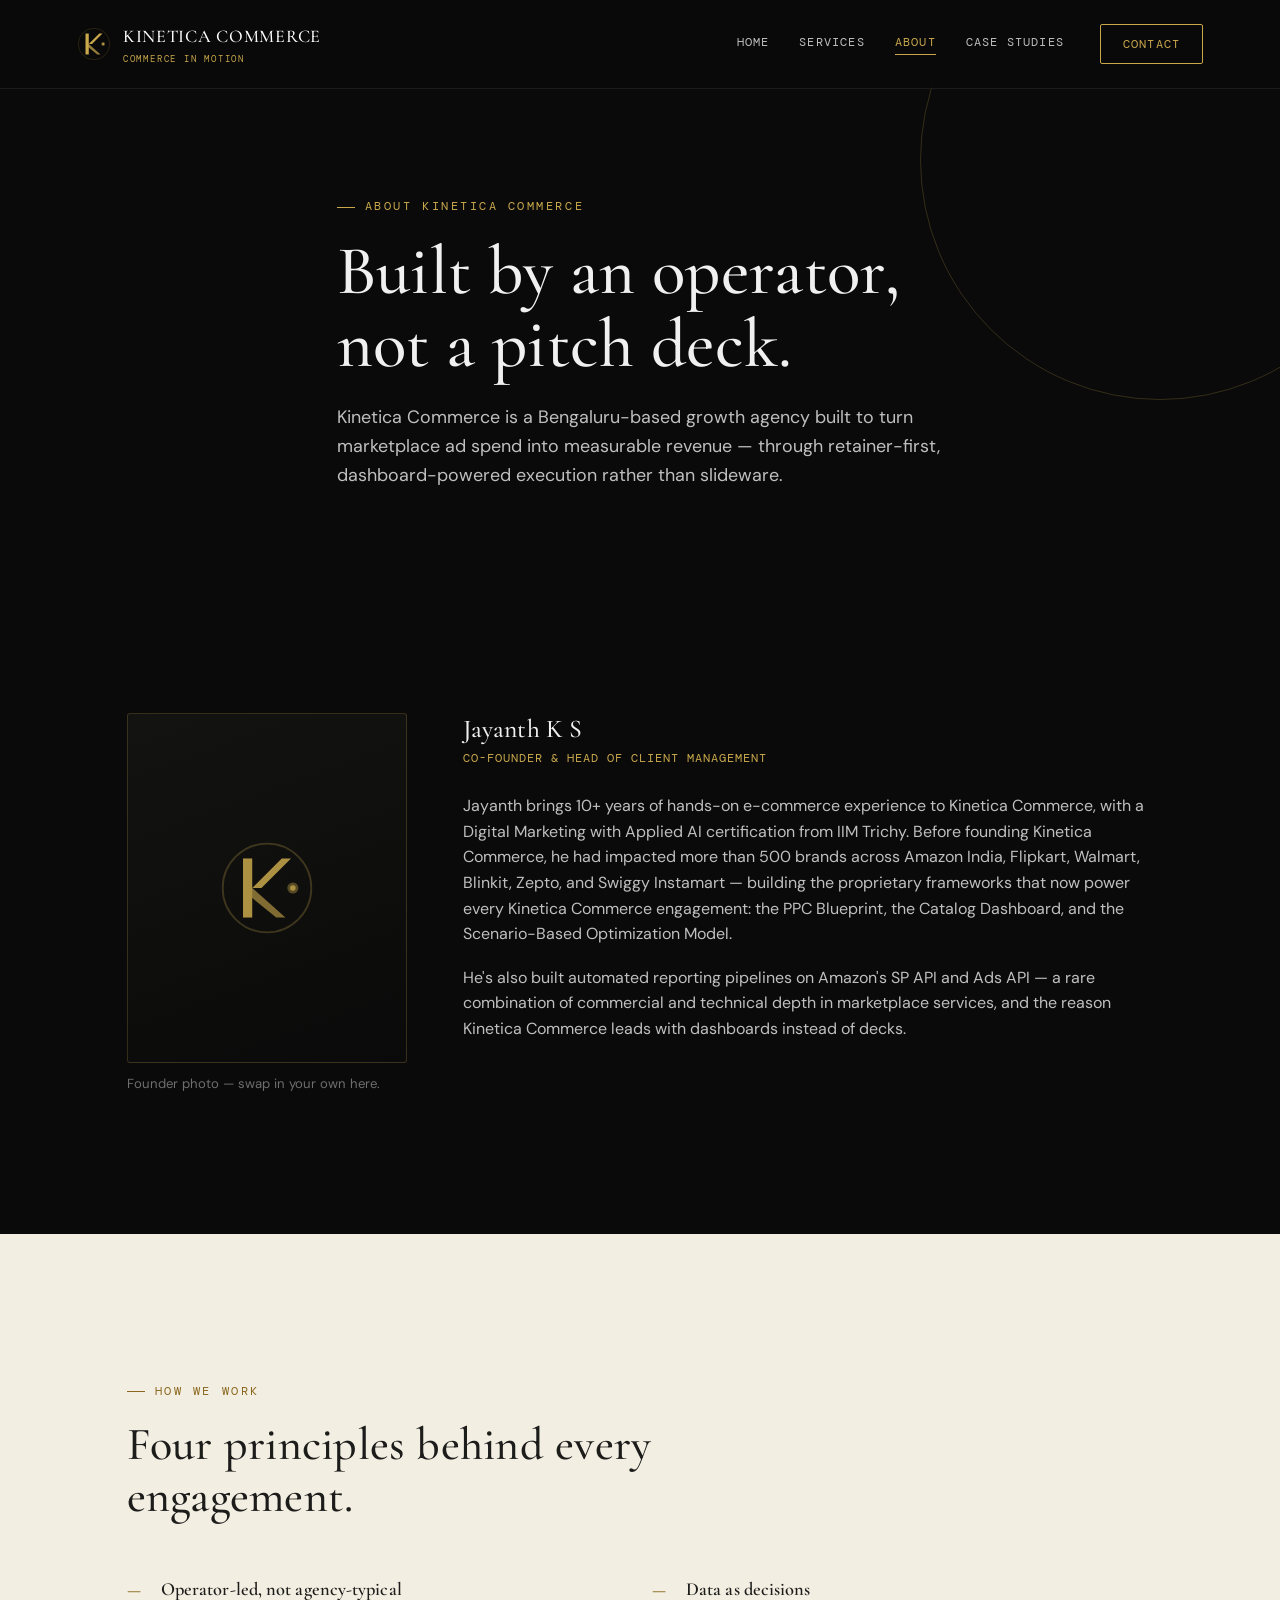
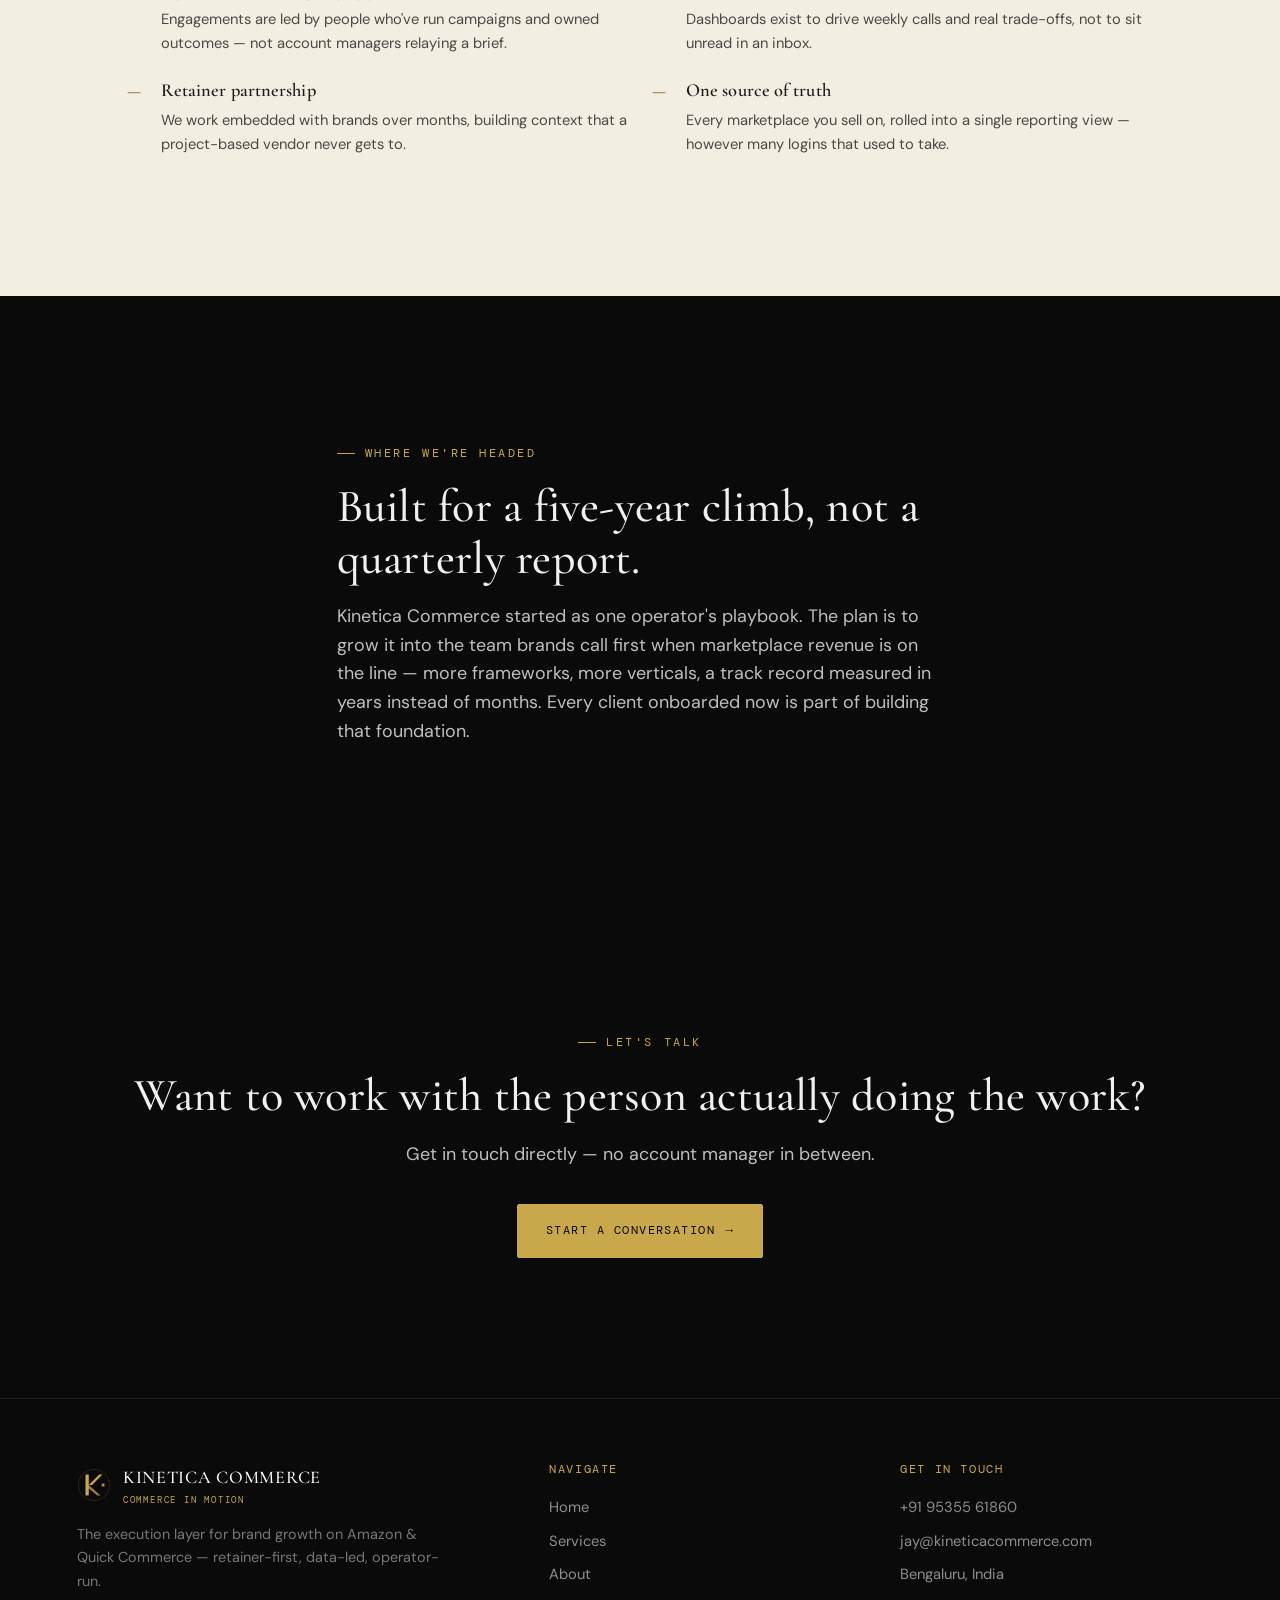
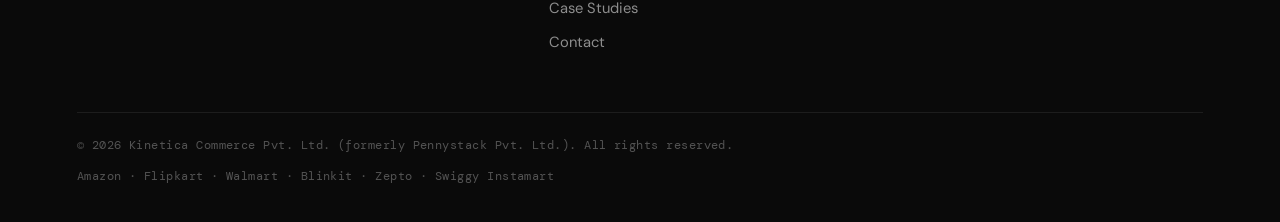
==== about.html @ 9eb83c7f "Initial commit via Netlify [skip ci]" ====
<!DOCTYPE html>
<html lang="en">
<head>
<meta charset="UTF-8">
<meta name="viewport" content="width=device-width, initial-scale=1.0">
<title>About — Kinetica Commerce | Marketplace & Quick Commerce Growth Agency</title>
<meta name="description" content="Kinetica Commerce is led by Jayanth K S, an operator with 10+ years of e-commerce experience across Amazon, Flipkart, and quick commerce platforms.">
<link rel="icon" href="data:image/svg+xml,%3Csvg xmlns='http://www.w3.org/2000/svg' viewBox='0 0 52 52'%3E%3Crect width='52' height='52' fill='%230A0A0A'/%3E%3Crect x='13' y='10' width='5' height='32' fill='%23C9A84C'/%3E%3Cpolygon points='18,26 34,10 39,10 23,26' fill='%23C9A84C'/%3E%3Cpolygon points='18,26 36,42 31,42 15,29' fill='%23C9A84C' opacity='0.72'/%3E%3Ccircle cx='40' cy='26' r='2' fill='%23C9A84C'/%3E%3C/svg%3E">
<link rel="preconnect" href="https://fonts.googleapis.com">
<link rel="preconnect" href="https://fonts.gstatic.com" crossorigin>
<link href="https://fonts.googleapis.com/css2?family=Cormorant+Garamond:ital,wght@0,400;0,500;0,600;1,500&amp;family=DM+Sans:wght@400;500;700&amp;family=DM+Mono:wght@400;500&amp;display=swap" rel="stylesheet">
<link rel="stylesheet" href="css/style.css">
</head>
<body>

<header class="site-header">
  <a href="index.html" class="brand">
    <svg class="brand-mark" viewBox="0 0 52 52" fill="none" xmlns="http://www.w3.org/2000/svg" aria-hidden="true">
      <circle cx="26" cy="26" r="24" stroke="rgba(201,168,76,0.25)" stroke-width="1"/>
      <rect x="13" y="10" width="5" height="32" fill="#C9A84C"/>
      <polygon points="18,26 34,10 39,10 23,26" fill="#C9A84C"/>
      <polygon points="18,26 36,42 31,42 15,29" fill="#C9A84C" opacity="0.72"/>
      <g class="orbit-dot">
        <circle cx="40" cy="26" r="3" fill="#C9A84C" opacity="0.45"/>
        <circle cx="40" cy="26" r="1.5" fill="#C9A84C"/>
      </g>
    </svg>
    <span>
      <span class="brand-word">KINETICA COMMERCE</span>
      <span class="brand-tag">Commerce in Motion</span>
    </span>
  </a>
  <nav class="nav-links">
    <a href="index.html">Home</a>
    <a href="services.html">Services</a>
    <a href="about.html" class="active">About</a>
    <a href="case-studies.html">Case Studies</a>
    <a href="contact.html" class="nav-cta">Contact</a>
  </nav>
  <button class="nav-toggle" aria-label="Toggle navigation"><span></span><span></span><span></span></button>
</header>

<main>

  <section class="page-intro surface-ink">
    <div class="hero-ring" aria-hidden="true"></div>
    <div class="container">
      <span class="eyebrow fade-up">About Kinetica Commerce</span>
      <h1 class="fade-up delay-1">Built by an operator, not a pitch deck.</h1>
      <p class="lede fade-up delay-2">Kinetica Commerce is a Bengaluru-based growth agency built to turn marketplace ad spend into measurable revenue — through retainer-first, dashboard-powered execution rather than slideware.</p>
    </div>
  </section>

  <section class="surface-ink">
    <div class="container founder-grid">
      <div class="reveal">
        <div class="founder-portrait">
          <svg viewBox="0 0 52 52" fill="none" xmlns="http://www.w3.org/2000/svg" aria-hidden="true">
            <circle cx="26" cy="26" r="24" stroke="rgba(201,168,76,0.3)" stroke-width="1"/>
            <rect x="13" y="10" width="5" height="32" fill="#C9A84C"/>
            <polygon points="18,26 34,10 39,10 23,26" fill="#C9A84C"/>
            <polygon points="18,26 36,42 31,42 15,29" fill="#C9A84C" opacity="0.72"/>
            <circle cx="40" cy="26" r="3" fill="#C9A84C" opacity="0.45"/>
            <circle cx="40" cy="26" r="1.5" fill="#C9A84C"/>
          </svg>
        </div>
        <p class="form-note" style="margin-top:10px;">Founder photo — swap in your own here.</p>
      </div>
      <div class="reveal">
        <h3 class="founder-name">Jayanth K S</h3>
        <span class="founder-role">Co-Founder &amp; Head of Client Management</span>
        <p style="margin-bottom:18px;">Jayanth brings 10+ years of hands-on e-commerce experience to Kinetica Commerce, with a Digital Marketing with Applied AI certification from IIM Trichy. Before founding Kinetica Commerce, he had impacted more than 500 brands across Amazon India, Flipkart, Walmart, Blinkit, Zepto, and Swiggy Instamart — building the proprietary frameworks that now power every Kinetica Commerce engagement: the PPC Blueprint, the Catalog Dashboard, and the Scenario-Based Optimization Model.</p>
        <p>He's also built automated reporting pipelines on Amazon's SP API and Ads API — a rare combination of commercial and technical depth in marketplace services, and the reason Kinetica Commerce leads with dashboards instead of decks.</p>
      </div>
    </div>
  </section>

  <section class="surface-cream">
    <div class="container">
      <div class="section-head reveal">
        <span class="eyebrow">How We Work</span>
        <h2>Four principles behind every engagement.</h2>
      </div>
      <div class="value-list grid grid-2">
        <div class="value-item reveal">
          <span class="mark">―</span>
          <div>
            <h4>Operator-led, not agency-typical</h4>
            <p>Engagements are led by people who've run campaigns and owned outcomes — not account managers relaying a brief.</p>
          </div>
        </div>
        <div class="value-item reveal">
          <span class="mark">―</span>
          <div>
            <h4>Data as decisions</h4>
            <p>Dashboards exist to drive weekly calls and real trade-offs, not to sit unread in an inbox.</p>
          </div>
        </div>
        <div class="value-item reveal">
          <span class="mark">―</span>
          <div>
            <h4>Retainer partnership</h4>
            <p>We work embedded with brands over months, building context that a project-based vendor never gets to.</p>
          </div>
        </div>
        <div class="value-item reveal">
          <span class="mark">―</span>
          <div>
            <h4>One source of truth</h4>
            <p>Every marketplace you sell on, rolled into a single reporting view — however many logins that used to take.</p>
          </div>
        </div>
      </div>
    </div>
  </section>

  <section class="surface-ink">
    <div class="container" style="max-width:760px;">
      <span class="eyebrow">Where We're Headed</span>
      <h2>Built for a five-year climb, not a quarterly report.</h2>
      <p class="lede" style="margin-top:18px;">Kinetica Commerce started as one operator's playbook. The plan is to grow it into the team brands call first when marketplace revenue is on the line — more frameworks, more verticals, a track record measured in years instead of months. Every client onboarded now is part of building that foundation.</p>
    </div>
  </section>

  <section class="surface-ink cta-band">
    <div class="container">
      <span class="eyebrow center-text" style="justify-content:center;">Let's Talk</span>
      <h2>Want to work with the person actually doing the work?</h2>
      <p class="lede">Get in touch directly — no account manager in between.</p>
      <div class="btn-row">
        <a href="contact.html" class="btn btn-solid">Start a conversation <span class="btn-arrow">→</span></a>
      </div>
    </div>
  </section>

</main>

<footer class="site-footer">
  <div class="footer-top">
    <div class="footer-brand">
      <a href="index.html" class="brand">
        <svg class="brand-mark" viewBox="0 0 52 52" fill="none" xmlns="http://www.w3.org/2000/svg" aria-hidden="true">
          <circle cx="26" cy="26" r="24" stroke="rgba(201,168,76,0.25)" stroke-width="1"/>
          <rect x="13" y="10" width="5" height="32" fill="#C9A84C"/>
          <polygon points="18,26 34,10 39,10 23,26" fill="#C9A84C"/>
          <polygon points="18,26 36,42 31,42 15,29" fill="#C9A84C" opacity="0.72"/>
          <circle cx="40" cy="26" r="3" fill="#C9A84C" opacity="0.45"/>
          <circle cx="40" cy="26" r="1.5" fill="#C9A84C"/>
        </svg>
        <span>
          <span class="brand-word">KINETICA COMMERCE</span>
          <span class="brand-tag">Commerce in Motion</span>
        </span>
      </a>
      <p>The execution layer for brand growth on Amazon &amp; Quick Commerce — retainer-first, data-led, operator-run.</p>
    </div>
    <div class="footer-col">
      <h4>Navigate</h4>
      <a href="index.html">Home</a>
      <a href="services.html">Services</a>
      <a href="about.html">About</a>
      <a href="case-studies.html">Case Studies</a>
      <a href="contact.html">Contact</a>
    </div>
    <div class="footer-col">
      <h4>Get in Touch</h4>
      <a href="tel:+919535561860">+91 95355 61860</a>
      <a href="mailto:jay@kineticacommerce.com">jay@kineticacommerce.com</a>
      <p>Bengaluru, India</p>
    </div>
  </div>
  <div class="footer-bottom">
    <span>© 2026 Kinetica Commerce Pvt. Ltd. (formerly Pennystack Pvt. Ltd.). All rights reserved.</span>
    <span>Amazon · Flipkart · Walmart · Blinkit · Zepto · Swiggy Instamart</span>
  </div>
</footer>

<script src="js/main.js"></script>
</body>
</html>
---- css/style.css ----
/* ============================================================
   KINETICA — Design System
   Ink black / warm gold / cream. Cormorant Garamond + DM Sans + DM Mono.
   ============================================================ */

:root {
  /* Color tokens */
  --ink: #0A0A0A;
  --ink-raised: #131311;
  --ink-line: rgba(255,255,255,0.08);
  --gold: #C9A84C;
  --gold-deep: #8B6820;
  --gold-line: rgba(201,168,76,0.22);
  --cream: #F3EEE2;
  --cream-raised: #EAE2CD;
  --cream-line: rgba(10,10,10,0.12);
  --white: #FFFFFF;
  --text-on-ink: rgba(255,255,255,0.74);
  --text-on-ink-strong: rgba(255,255,255,0.94);
  --text-on-cream: rgba(10,10,10,0.72);
  --text-on-cream-strong: rgba(10,10,10,0.92);

  /* Type */
  --font-display: 'Cormorant Garamond', serif;
  --font-body: 'DM Sans', sans-serif;
  --font-mono: 'DM Mono', monospace;

  /* Rhythm */
  --container: 1180px;
  --gutter: clamp(24px, 6vw, 80px);
  --section-y: clamp(72px, 11vw, 140px);
}

/* ---------- Reset ---------- */
*, *::before, *::after { box-sizing: border-box; }
html { scroll-behavior: smooth; }
@media (prefers-reduced-motion: reduce) {
  html { scroll-behavior: auto; }
  *, *::before, *::after { animation-duration: 0.001ms !important; animation-iteration-count: 1 !important; transition-duration: 0.001ms !important; scroll-behavior: auto !important; }
}
body, h1, h2, h3, h4, p, figure, blockquote { margin: 0; }
ul, ol { margin: 0; padding: 0; list-style: none; }
img { max-width: 100%; display: block; }
a { color: inherit; text-decoration: none; }
button { font: inherit; cursor: pointer; }

body {
  background: var(--ink);
  color: var(--text-on-ink);
  font-family: var(--font-body);
  font-size: 16px;
  line-height: 1.6;
  -webkit-font-smoothing: antialiased;
  overflow-x: hidden;
}

::selection { background: var(--gold); color: var(--ink); }

:focus-visible {
  outline: 1.5px solid var(--gold);
  outline-offset: 3px;
}

.container {
  width: 100%;
  max-width: var(--container);
  margin: 0 auto;
  padding-left: var(--gutter);
  padding-right: var(--gutter);
}

section { padding-top: var(--section-y); padding-bottom: var(--section-y); }

/* Section surfaces */
.surface-ink   { background: var(--ink); color: var(--text-on-ink); }
.surface-cream { background: var(--cream); color: var(--text-on-cream); }
.surface-cream h1, .surface-cream h2, .surface-cream h3, .surface-cream h4 { color: var(--text-on-cream-strong); }
.surface-cream .gold { color: var(--gold-deep); }

/* ---------- Type scale ---------- */
h1, h2, h3, h4 { font-family: var(--font-display); font-weight: 500; letter-spacing: 0.005em; color: var(--text-on-ink-strong); }
h1 { font-size: clamp(2.6rem, 5.4vw, 4.6rem); line-height: 1.06; font-weight: 500; }
h2 { font-size: clamp(2rem, 3.6vw, 3rem); line-height: 1.12; }
h3 { font-size: clamp(1.4rem, 2vw, 1.85rem); line-height: 1.25; }
h4 { font-size: 1.15rem; line-height: 1.3; font-weight: 600; }

p { max-width: 62ch; }
p.lede { font-size: clamp(1.05rem, 1.4vw, 1.25rem); color: var(--text-on-ink); max-width: 56ch; }
.surface-cream p.lede { color: var(--text-on-cream); }

.eyebrow {
  font-family: var(--font-mono);
  font-size: 0.72rem;
  letter-spacing: 0.22em;
  text-transform: uppercase;
  color: var(--gold);
  display: inline-flex;
  align-items: center;
  gap: 10px;
  margin-bottom: 18px;
}
.eyebrow::before {
  content: '';
  width: 18px;
  height: 1px;
  background: var(--gold);
  display: inline-block;
}
.surface-cream .eyebrow { color: var(--gold-deep); }
.surface-cream .eyebrow::before { background: var(--gold-deep); }

.gold { color: var(--gold); }
.text-soft { opacity: 0.7; }

/* ---------- Buttons ---------- */
.btn {
  display: inline-flex;
  align-items: center;
  gap: 10px;
  font-family: var(--font-mono);
  font-size: 0.78rem;
  letter-spacing: 0.12em;
  text-transform: uppercase;
  padding: 16px 28px;
  border: 1px solid var(--gold);
  border-radius: 2px;
  transition: background 0.25s ease, color 0.25s ease, transform 0.25s ease;
  white-space: nowrap;
}
.btn-solid { background: var(--gold); color: var(--ink); }
.btn-solid:hover { background: var(--white); transform: translateY(-1px); }
.btn-outline { background: transparent; color: var(--gold); }
.btn-outline:hover { background: var(--gold); color: var(--ink); transform: translateY(-1px); }
.surface-cream .btn-outline { color: var(--gold-deep); border-color: var(--gold-deep); }
.surface-cream .btn-outline:hover { background: var(--gold-deep); color: var(--cream); }
.btn-arrow { transition: transform 0.25s ease; }
.btn:hover .btn-arrow { transform: translateX(3px); }

.btn-row { display: flex; gap: 16px; flex-wrap: wrap; }

/* ---------- Header / Nav ---------- */
.site-header {
  position: fixed;
  top: 0; left: 0; right: 0;
  z-index: 100;
  display: flex;
  align-items: center;
  justify-content: space-between;
  padding: 22px var(--gutter);
  background: rgba(10,10,10,0.78);
  backdrop-filter: blur(10px);
  border-bottom: 1px solid var(--ink-line);
}

.brand { display: flex; align-items: center; gap: 12px; }
.brand-mark { width: 34px; height: 34px; flex-shrink: 0; }
.brand-word {
  font-family: var(--font-display);
  font-size: 1.12rem;
  letter-spacing: 0.04em;
  color: var(--white);
  font-weight: 500;
}
.brand-tag {
  display: block;
  font-family: var(--font-mono);
  font-size: 0.56rem;
  letter-spacing: 0.2em;
  color: var(--gold);
  text-transform: uppercase;
  margin-top: 1px;
}

.nav-links { display: flex; align-items: center; gap: 30px; }
.nav-links a {
  font-family: var(--font-mono);
  font-size: 0.74rem;
  letter-spacing: 0.1em;
  text-transform: uppercase;
  color: var(--text-on-ink);
  position: relative;
  padding-bottom: 4px;
  transition: color 0.2s ease;
}
.nav-links a:hover { color: var(--white); }
.nav-links a::after {
  content: '';
  position: absolute;
  left: 0; bottom: 0;
  width: 0; height: 1px;
  background: var(--gold);
  transition: width 0.25s ease;
}
.nav-links a:not(.nav-cta):hover::after, .nav-links a.active:not(.nav-cta)::after { width: 100%; }
.nav-links a.active:not(.nav-cta) { color: var(--gold); }

.nav-links a.nav-cta {
  margin-left: 6px;
  padding: 10px 22px;
  border: 1px solid var(--gold);
  border-radius: 2px;
  color: var(--gold);
  transition: background 0.25s ease, color 0.25s ease;
}
.nav-links a.nav-cta:hover { background: var(--gold); color: var(--ink); }

.nav-toggle {
  display: none;
  background: none;
  border: none;
  width: 28px; height: 22px;
  position: relative;
}
.nav-toggle span {
  position: absolute; left: 0; right: 0; height: 1px;
  background: var(--white); transition: transform 0.25s ease, opacity 0.25s ease;
}
.nav-toggle span:nth-child(1) { top: 0; }
.nav-toggle span:nth-child(2) { top: 10px; }
.nav-toggle span:nth-child(3) { top: 20px; }
.nav-toggle.open span:nth-child(1) { transform: translateY(10px) rotate(45deg); }
.nav-toggle.open span:nth-child(2) { opacity: 0; }
.nav-toggle.open span:nth-child(3) { transform: translateY(-10px) rotate(-45deg); }

@media (max-width: 940px) {
  .nav-links {
    position: fixed;
    top: 0; right: 0;
    height: 100vh;
    width: min(78vw, 340px);
    background: var(--ink);
    flex-direction: column;
    justify-content: center;
    gap: 30px;
    transform: translateX(100%);
    transition: transform 0.35s ease;
    border-left: 1px solid var(--ink-line);
  }
  .nav-links.open { transform: translateX(0); }
  .nav-toggle { display: block; }
}

/* ---------- Orbit mark (signature motion) ---------- */
.orbit-dot { transform-origin: 26px 26px; animation: orbit 9s linear infinite; }
@keyframes orbit { from { transform: rotate(0deg); } to { transform: rotate(360deg); } }

/* ---------- Page intro (secondary pages) ---------- */
.page-intro {
  position: relative;
  padding-top: clamp(150px, 18vw, 190px);
  padding-bottom: clamp(56px, 7vw, 84px);
  overflow: hidden;
}
.page-intro .container { max-width: 760px; }
.page-intro p.lede { margin-top: 22px; }
.hero {
  position: relative;
  padding-top: clamp(150px, 22vw, 210px);
  padding-bottom: clamp(80px, 10vw, 120px);
  overflow: hidden;
}
.hero-grid {
  display: grid;
  grid-template-columns: 1.4fr 1fr;
  gap: 60px;
  align-items: end;
}
.hero h1 { margin-bottom: 26px; }
.hero h1 .gold-italic { font-style: italic; color: var(--gold); }
.hero-aside { border-left: 1px solid var(--gold-line); padding-left: 32px; }
.hero-aside p { font-size: 0.95rem; }
.hero-ring {
  position: absolute;
  right: -120px; top: -80px;
  width: 480px; height: 480px;
  border: 1px solid var(--gold-line);
  border-radius: 50%;
  pointer-events: none;
}
@media (max-width: 900px) {
  .hero-grid { grid-template-columns: 1fr; }
  .hero-aside { border-left: none; border-top: 1px solid var(--gold-line); padding-left: 0; padding-top: 24px; }
  .hero-ring { display: none; }
}

.fade-up { opacity: 0; transform: translateY(16px); animation: fadeUp 0.8s ease forwards; }
.fade-up.delay-1 { animation-delay: 0.12s; }
.fade-up.delay-2 { animation-delay: 0.24s; }
@keyframes fadeUp { to { opacity: 1; transform: translateY(0); } }

/* Scroll reveal (progressive, restrained) */
.reveal { opacity: 0; transform: translateY(18px); transition: opacity 0.7s ease, transform 0.7s ease; }
.reveal.is-visible { opacity: 1; transform: translateY(0); }

/* ---------- Platform strip ---------- */
.platform-strip {
  border-top: 1px solid var(--ink-line);
  border-bottom: 1px solid var(--ink-line);
  padding: 28px var(--gutter);
}
.platform-row {
  max-width: var(--container);
  margin: 0 auto;
  display: flex;
  flex-wrap: wrap;
  justify-content: space-between;
  align-items: center;
  gap: 18px 36px;
}
.platform-row span {
  font-family: var(--font-mono);
  font-size: 0.82rem;
  letter-spacing: 0.06em;
  color: var(--text-on-ink);
  opacity: 0.55;
}

/* ---------- Cards / grids ---------- */
.grid { display: grid; gap: 28px; }
.grid-2 { grid-template-columns: repeat(2, 1fr); }
.grid-3 { grid-template-columns: repeat(3, 1fr); }
.grid-4 { grid-template-columns: repeat(4, 1fr); }
@media (max-width: 980px) { .grid-3, .grid-4 { grid-template-columns: repeat(2, 1fr); } }
@media (max-width: 640px) { .grid-2, .grid-3, .grid-4 { grid-template-columns: 1fr; } }

.card {
  background: var(--ink-raised);
  border: 1px solid var(--ink-line);
  border-radius: 3px;
  padding: 36px 30px;
  transition: border-color 0.25s ease, transform 0.25s ease;
}
.card:hover { border-color: var(--gold-line); transform: translateY(-3px); }
.surface-cream .card { background: var(--cream-raised); border-color: var(--cream-line); }

.card-index {
  font-family: var(--font-mono);
  font-size: 0.72rem;
  color: var(--gold);
  letter-spacing: 0.1em;
  margin-bottom: 18px;
  display: block;
}
.card h3 { margin-bottom: 12px; }
.card p { font-size: 0.95rem; max-width: none; }

.stat-card { text-align: left; }
.stat-num {
  font-family: var(--font-display);
  font-size: clamp(2.4rem, 4vw, 3.2rem);
  color: var(--gold);
  line-height: 1;
  margin-bottom: 8px;
  display: block;
}
.surface-cream .stat-num { color: var(--gold-deep); }
.stat-label { font-family: var(--font-mono); font-size: 0.78rem; letter-spacing: 0.05em; text-transform: uppercase; color: var(--text-on-ink-strong); margin-bottom: 10px; display: block; }
.surface-cream .stat-label { color: var(--text-on-cream-strong); }
.stat-card p { font-size: 0.9rem; }

/* Lighter-weight proof strip (used right under the platform bar) */
.stat-strip { padding-top: 64px; padding-bottom: 40px; }
.stat-strip .stat-card { text-align: center; }
.stat-strip .eyebrow { justify-content: center; display: flex; }

/* ---------- Manifesto statement ---------- */
.manifesto { padding-top: 30px; padding-bottom: 60px; }
.manifesto-line {
  font-family: var(--font-display);
  font-size: clamp(1.5rem, 3vw, 2.4rem);
  line-height: 1.35;
  font-weight: 500;
  max-width: 880px;
  margin: 0 auto;
  text-align: center;
  color: var(--text-on-ink-strong);
}
.manifesto-line .gold { font-style: italic; }

/* Divider rule */
.rule { height: 1px; background: var(--gold-line); border: none; margin: var(--section-y) 0; }
.rule-tight { margin: 48px 0; }

/* Section header block */
.section-head { max-width: 720px; margin-bottom: 56px; }
.section-head.center { margin-left: auto; margin-right: auto; text-align: center; }

/* ---------- Coming-soon case study card ---------- */
.cs-card {
  position: relative;
  background: var(--ink-raised);
  border: 1px dashed var(--gold-line);
  border-radius: 3px;
  padding: 40px 32px;
  display: flex;
  flex-direction: column;
  justify-content: space-between;
  min-height: 230px;
}
.cs-tag {
  font-family: var(--font-mono);
  font-size: 0.68rem;
  letter-spacing: 0.14em;
  text-transform: uppercase;
  color: var(--gold);
  opacity: 0.8;
}
.cs-card h4 { margin: 16px 0 10px; color: var(--text-on-ink-strong); }
.cs-card p { font-size: 0.88rem; opacity: 0.65; }

/* ---------- CTA band ---------- */
.cta-band {
  text-align: center;
}
.cta-band h2 { margin-bottom: 18px; }
.cta-band p.lede { margin: 0 auto 36px; }
.cta-band .btn-row { justify-content: center; }

/* ---------- Footer ---------- */
.site-footer {
  border-top: 1px solid var(--ink-line);
  padding: 64px var(--gutter) 36px;
}
.footer-top {
  max-width: var(--container);
  margin: 0 auto;
  display: grid;
  grid-template-columns: 1.4fr 1fr 1fr;
  gap: 48px;
  padding-bottom: 48px;
  border-bottom: 1px solid var(--ink-line);
}
.footer-brand .brand { margin-bottom: 16px; }
.footer-brand p { font-size: 0.9rem; opacity: 0.6; max-width: 38ch; }
.footer-col h4 {
  font-family: var(--font-mono);
  font-size: 0.72rem;
  letter-spacing: 0.14em;
  text-transform: uppercase;
  color: var(--gold);
  font-weight: 400;
  margin-bottom: 18px;
}
.footer-col a, .footer-col p { display: block; font-size: 0.92rem; opacity: 0.72; margin-bottom: 10px; }
.footer-col a:hover { opacity: 1; color: var(--gold); }
.footer-bottom {
  max-width: var(--container);
  margin: 24px auto 0;
  display: flex;
  justify-content: space-between;
  flex-wrap: wrap;
  gap: 12px;
  font-family: var(--font-mono);
  font-size: 0.72rem;
  letter-spacing: 0.04em;
  opacity: 0.4;
}
@media (max-width: 760px) {
  .footer-top { grid-template-columns: 1fr; gap: 36px; }
}

/* ---------- Contact page specifics ---------- */
.contact-grid { display: grid; grid-template-columns: 1fr 1fr; gap: 64px; align-items: start; }
@media (max-width: 900px) { .contact-grid { grid-template-columns: 1fr; gap: 48px; } }

.contact-method { display: flex; align-items: flex-start; gap: 18px; margin-bottom: 30px; }
.contact-icon {
  width: 38px; height: 38px; flex-shrink: 0;
  border: 1px solid var(--gold-line);
  border-radius: 50%;
  display: flex; align-items: center; justify-content: center;
  color: var(--gold);
  font-family: var(--font-mono);
  font-size: 0.85rem;
}
.contact-method h4 { margin-bottom: 4px; }
.contact-method a, .contact-method span { font-size: 0.95rem; opacity: 0.8; }
.contact-method a:hover { color: var(--gold); opacity: 1; }

.field { margin-bottom: 22px; }
.field label {
  display: block;
  font-family: var(--font-mono);
  font-size: 0.68rem;
  letter-spacing: 0.12em;
  text-transform: uppercase;
  color: var(--gold);
  margin-bottom: 8px;
}
.field input, .field select, .field textarea {
  width: 100%;
  background: var(--ink-raised);
  border: 1px solid var(--ink-line);
  color: var(--white);
  font-family: var(--font-body);
  font-size: 0.95rem;
  padding: 14px 16px;
  border-radius: 2px;
  transition: border-color 0.2s ease;
}
.field input:focus, .field select:focus, .field textarea:focus {
  border-color: var(--gold);
  outline: none;
}
.field textarea { resize: vertical; min-height: 110px; }
.form-note { font-size: 0.82rem; opacity: 0.55; margin-top: 4px; }

/* ---------- About page specifics ---------- */
.founder-grid { display: grid; grid-template-columns: 280px 1fr; gap: 56px; align-items: start; }
@media (max-width: 760px) { .founder-grid { grid-template-columns: 1fr; } }
.founder-portrait {
  aspect-ratio: 4/5;
  background: linear-gradient(160deg, var(--ink-raised), var(--ink));
  border: 1px solid var(--gold-line);
  border-radius: 3px;
  display: flex;
  align-items: center;
  justify-content: center;
}
.founder-portrait svg { width: 96px; height: 96px; opacity: 0.85; }
.founder-name { font-size: 1.6rem; margin-bottom: 4px; }
.founder-role { font-family: var(--font-mono); font-size: 0.78rem; letter-spacing: 0.08em; text-transform: uppercase; color: var(--gold); margin-bottom: 24px; display: block; }

.value-list { display: grid; gap: 24px; }
.value-item { display: flex; gap: 20px; align-items: flex-start; }
.value-item .mark { color: var(--gold); font-family: var(--font-display); font-size: 1.4rem; line-height: 1; flex-shrink: 0; }
.surface-cream .value-item .mark { color: var(--gold-deep); }
.value-item h4 { margin-bottom: 6px; }
.value-item p { font-size: 0.92rem; }

/* Utility */
.mt-0 { margin-top: 0 !important; }
.center-text { text-align: center; }
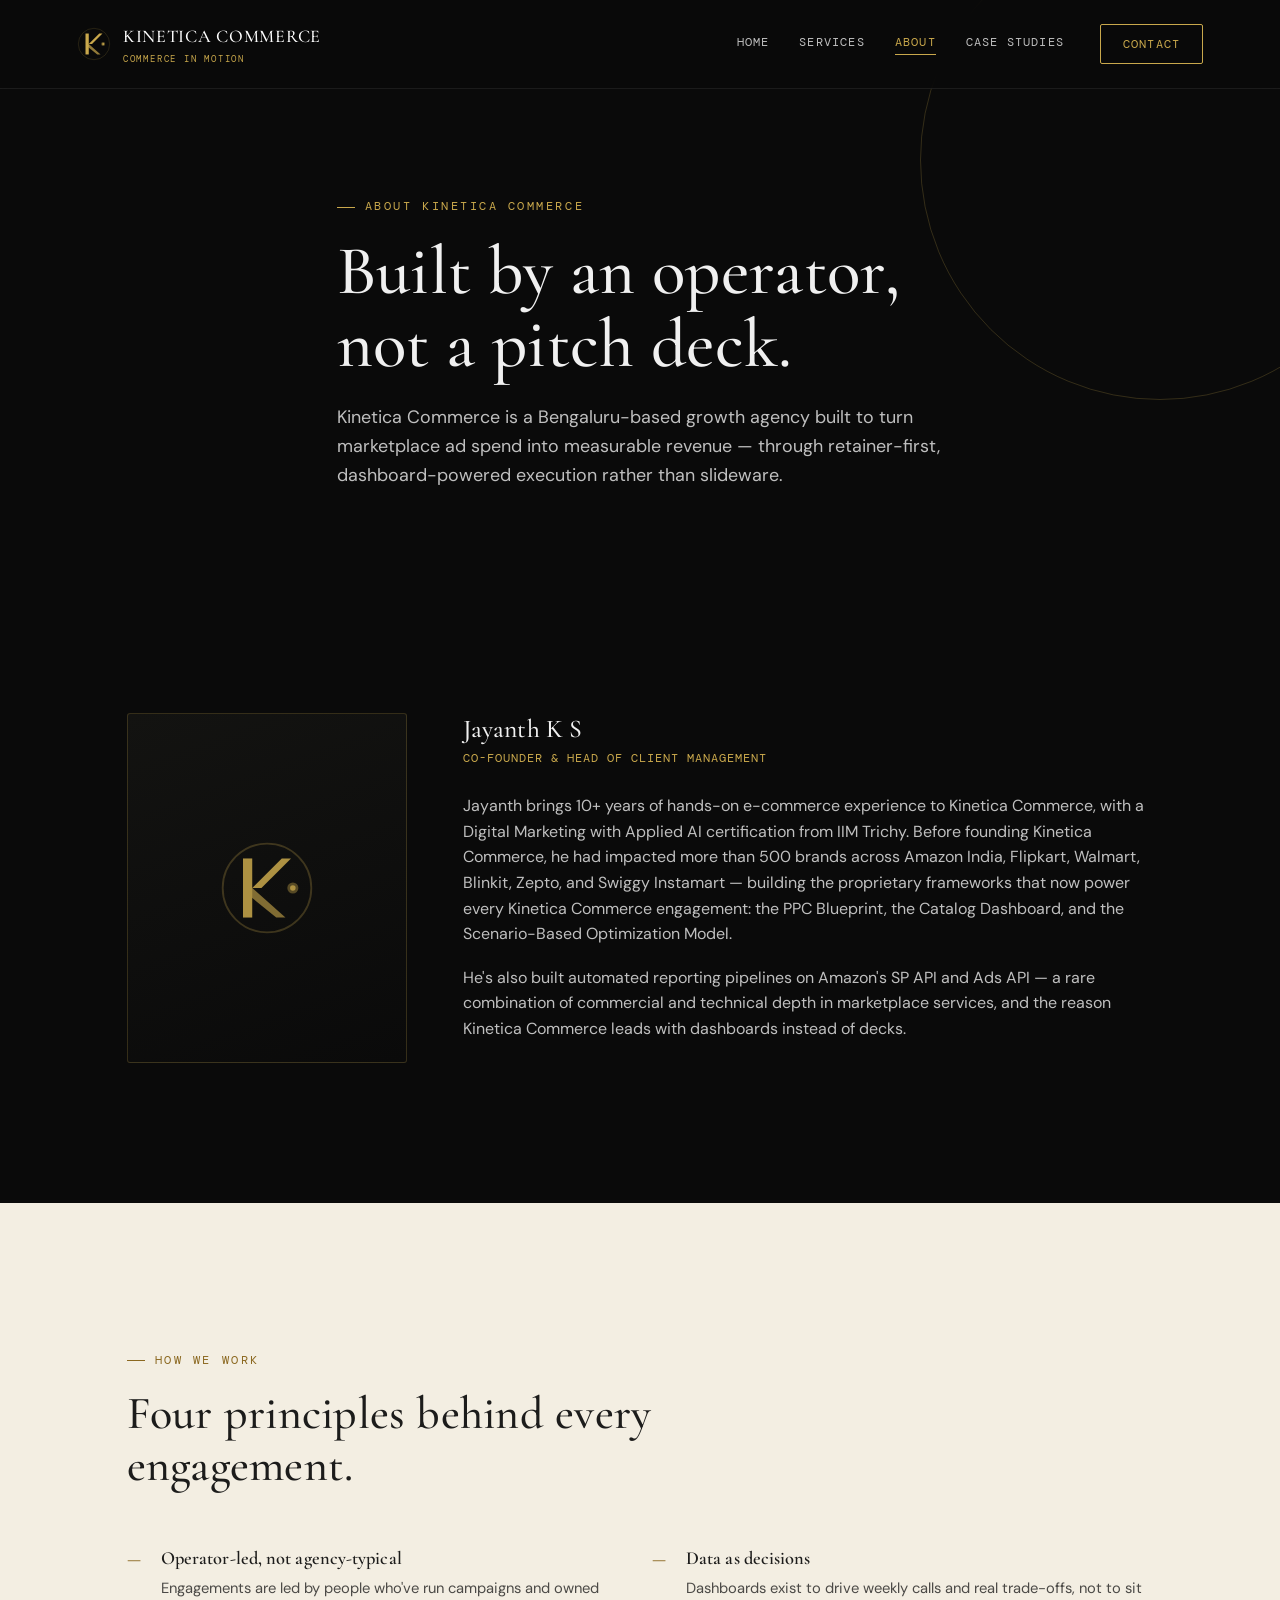
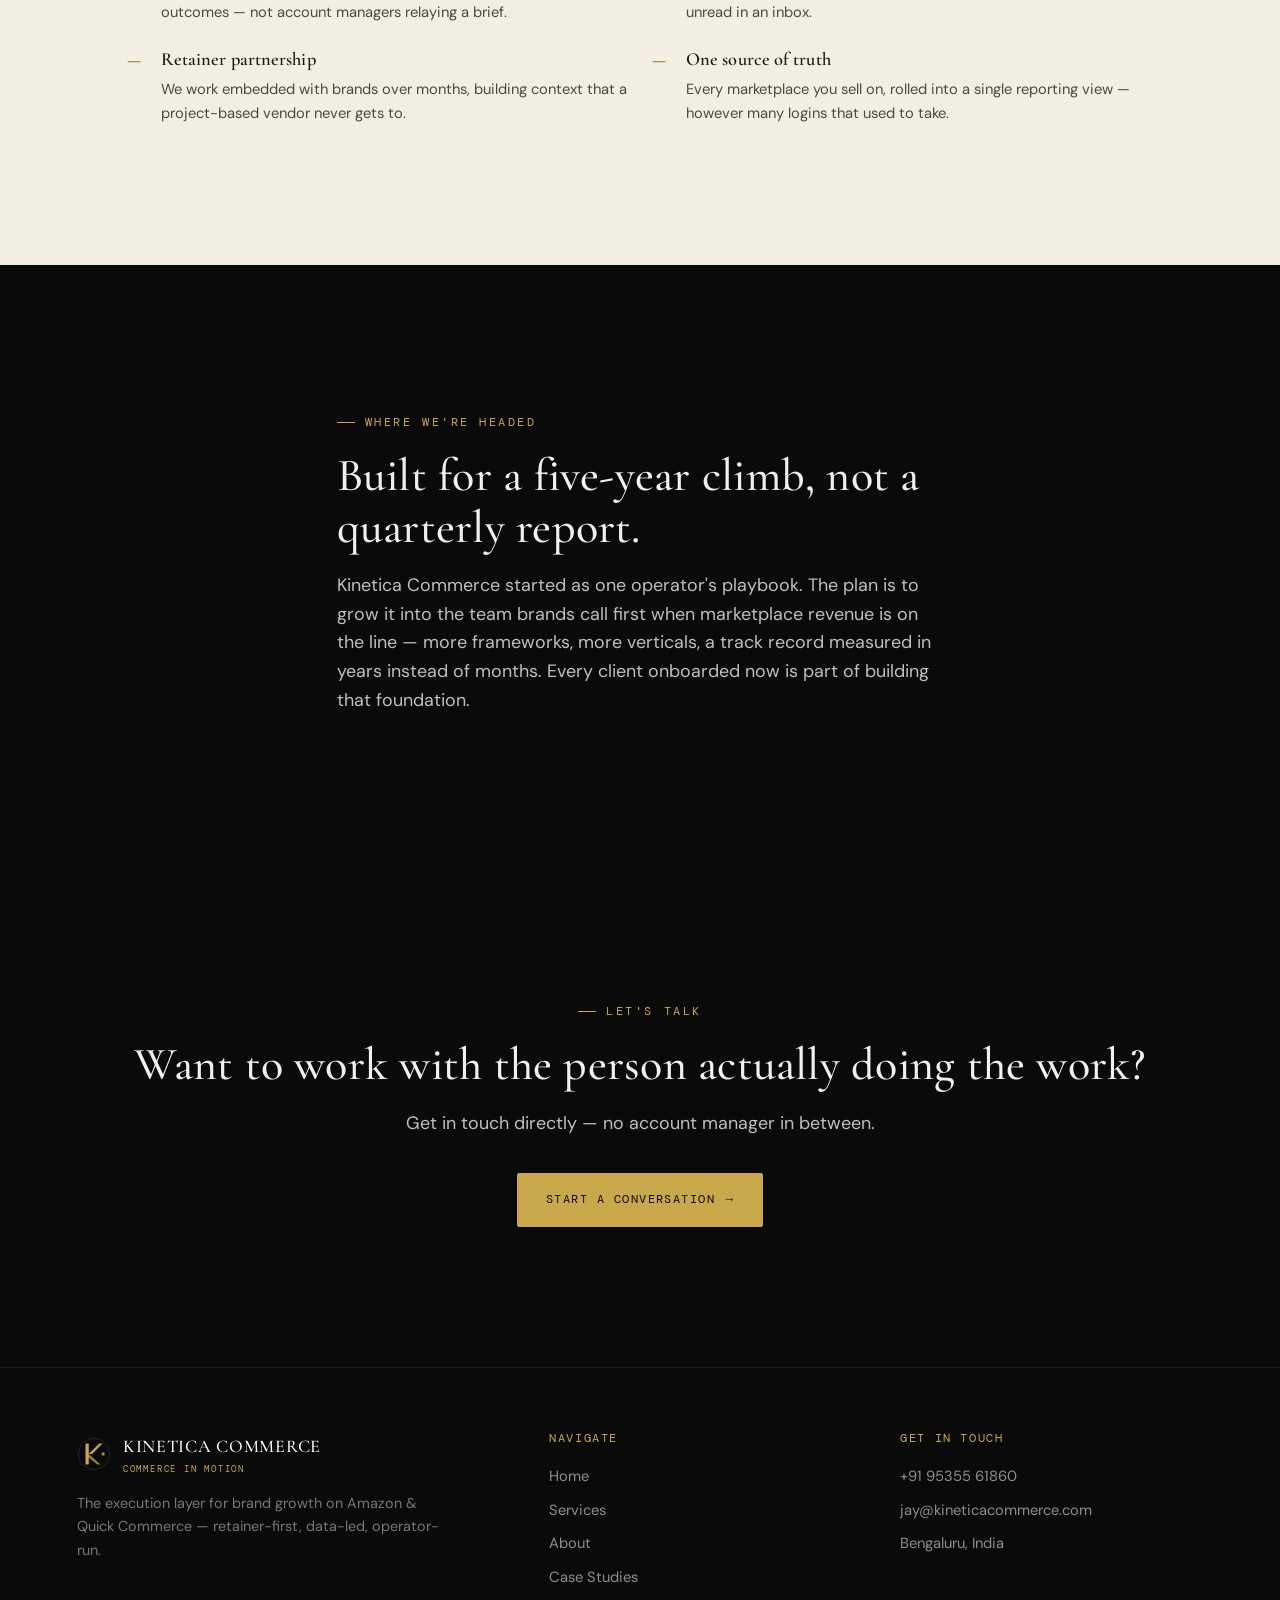
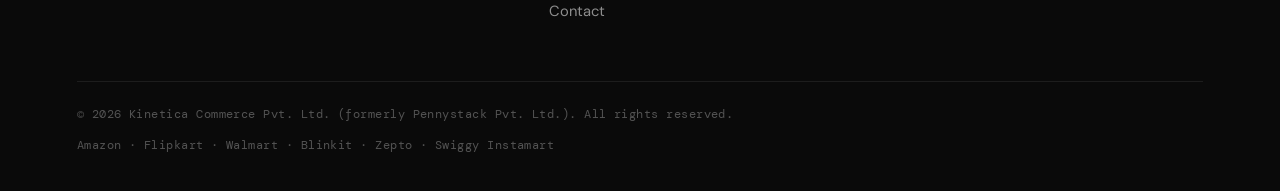
==== commit 1f05ecab: "Remove founder photo placeholder note and public readme Co-Authored-By: Claude Sonnet 5.5 <noreply@a" ====
--- a/about.html
+++ b/about.html
@@ -64,7 +64,6 @@
             <circle cx="40" cy="26" r="1.5" fill="#C9A84C"/>
           </svg>
         </div>
-        <p class="form-note" style="margin-top:10px;">Founder photo — swap in your own here.</p>
       </div>
       <div class="reveal">
         <h3 class="founder-name">Jayanth K S</h3>
